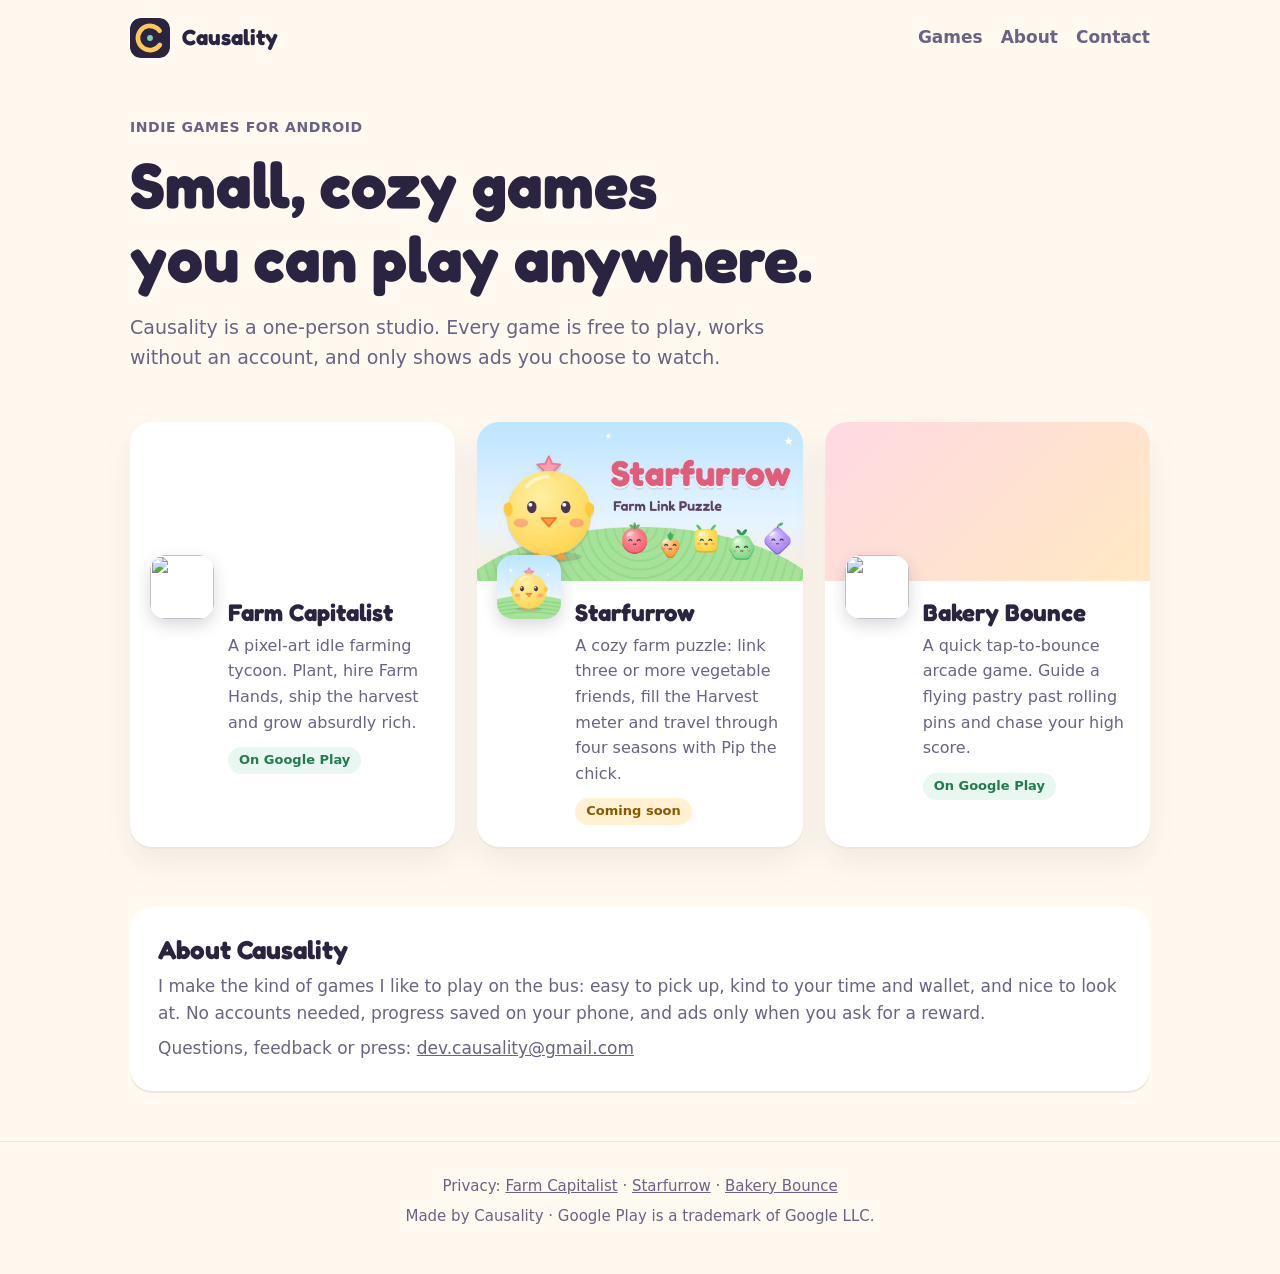
==== index.html @ 38b7be95 "Update index.html" ====
<!doctype html>
<html lang="en">
<head>
<meta charset="utf-8">
<meta name="viewport" content="width=device-width, initial-scale=1">
<title>Causality: small, cozy games for Android</title>
<meta name="description" content="Causality is a one-person indie studio making small, cozy games for Android: Farm Capitalist, Starfurrow and Bakery Bounce.">
<meta name="theme-color" content="#2B2440">
<link rel="canonical" href="https://causalityviolation.github.io/">
<meta property="og:type" content="website">
<meta property="og:title" content="Causality: small, cozy games for Android">
<meta property="og:description" content="Farm Capitalist, Starfurrow and Bakery Bounce.">
<meta property="og:url" content="https://causalityviolation.github.io/">
<meta property="og:image" content="https://causalityviolation.github.io/starfurrow/assets/og.jpg">
<link rel="icon" href="assets/mark.svg" type="image/svg+xml">
<link rel="apple-touch-icon" href="assets/apple-touch-icon.png">
<link rel="stylesheet" href="assets/site.css?v=2">
</head>
<body>
<header class="top">
  <a class="brand" href="./"><img src="assets/mark.svg" alt="">Causality</a>
  <nav><a href="#games">Games</a><a href="#about">About</a><a href="mailto:dev.causality@gmail.com">Contact</a></nav>
</header>
<main class="wrap">
  <section class="hero">
    <p class="eyebrow">Indie games for Android</p>
    <h1>Small, cozy games<br>you can play anywhere.</h1>
    <p class="lead">Causality is a one-person studio. Every game is free to play, works without an account, and only shows ads you choose to watch.</p>
  </section>

  <section class="games" id="games" aria-label="Games">
    <a class="game" href="FarmCap/">
      <div class="art" style="background-image:url(FarmCap/assets/og.png)" role="img" aria-label="Farm Capitalist artwork"></div>
      <div class="body">
        <img class="ico" src="FarmCap/assets/icon-192.png" width="64" height="64" alt="">
        <div><h2>Farm Capitalist</h2><p>A pixel-art idle farming tycoon. Plant, hire Farm Hands, ship the harvest and grow absurdly rich.</p><span class="tag">On Google Play</span></div>
      </div>
    </a>
    <a class="game" href="starfurrow/">
      <div class="art" style="background-image:url(starfurrow/assets/og.jpg)" role="img" aria-label="Starfurrow artwork"></div>
      <div class="body">
        <img class="ico" src="starfurrow/assets/icon-192.png" width="64" height="64" alt="">
        <div><h2>Starfurrow</h2><p>A cozy farm puzzle: link three or more vegetable friends, fill the Harvest meter and travel through four seasons with Pip the chick.</p><span class="tag soon">Coming soon</span></div>
      </div>
    </a>
    <a class="game" href="bakery-bounce/">
      <div class="art" style="background:linear-gradient(135deg,#FFD9E4,#FFE9C2)"></div>
      <div class="body">
        <img class="ico" src="https://play-lh.googleusercontent.com/NMfr8C0IvxE5GQSB8NGX61_Qws9JCq01w7_ACsa8c0shawAAW9yx2tbGkLY0njZMoUV9kvyuBHMN2x_uiecrIA=w192-h192" width="64" height="64" alt="">
        <div><h2>Bakery Bounce</h2><p>A quick tap-to-bounce arcade game. Guide a flying pastry past rolling pins and chase your high score.</p><span class="tag">On Google Play</span></div>
      </div>
    </a>
  </section>

  <section class="about" id="about">
    <h2>About Causality</h2>
    <p>I make the kind of games I like to play on the bus: easy to pick up, kind to your time and wallet, and nice to look at. No accounts needed, progress saved on your phone, and ads only when you ask for a reward.</p>
    <p>Questions, feedback or press: <a href="mailto:dev.causality@gmail.com">dev.causality@gmail.com</a></p>
  </section>
</main>
<footer>
  <p>Privacy: <a href="FarmCapPrivacy/">Farm Capitalist</a> · <a href="StarfurrowPrivacy/">Starfurrow</a> · <a href="bakery-bounce/privacy.html">Bakery Bounce</a></p>
  <p>Made by Causality · Google Play is a trademark of Google LLC.</p>
</footer>
</body>
</html>
---- assets/site.css ----
/* Causality: shared styles for the studio page and the game pages. One file, no frameworks. */
@font-face{font-family:Fredoka;font-weight:500;font-display:swap;src:url(fredoka-latin-500-normal.woff2) format("woff2")}
@font-face{font-family:Fredoka;font-weight:600;font-display:swap;src:url(fredoka-latin-600-normal.woff2) format("woff2")}
@font-face{font-family:Fredoka;font-weight:700;font-display:swap;src:url(fredoka-latin-700-normal.woff2) format("woff2")}
:root{--ink:#2B2440;--soft:#6B6382;--bg:#FFF9F0;--card:#fff;--line:#EFE6DA;--accent:#FFC857;--accent2:#7FD1AE;--r:22px;--max:1060px}
*{box-sizing:border-box}
html{-webkit-text-size-adjust:100%}
body{margin:0;font:17px/1.6 system-ui,-apple-system,"Segoe UI",Roboto,sans-serif;color:var(--ink);background:var(--bg)}
h1,h2,h3,.brand{font-family:Fredoka,system-ui,sans-serif;line-height:1.15;margin:0}
a{color:inherit}
img{max-width:100%;display:block}
.wrap{max-width:var(--max);margin:0 auto;padding:0 20px}
.top{display:flex;align-items:center;justify-content:space-between;max-width:var(--max);margin:0 auto;padding:18px 20px}
.brand{display:flex;align-items:center;gap:12px;font-size:22px;font-weight:700;text-decoration:none}
.brand img{width:40px;height:40px;border-radius:11px}
.top nav a{margin-left:18px;text-decoration:none;color:var(--soft);font-weight:600}
.top nav a:hover{color:var(--ink)}
.hero{padding:40px 0 30px}
.hero h1{font-size:clamp(40px,7vw,64px);font-weight:700}
.eyebrow{margin:0 0 10px;color:var(--soft);font-weight:600;letter-spacing:.04em;text-transform:uppercase;font-size:14px}
.lead{font-size:19px;color:var(--soft);max-width:640px;margin:16px 0 0}
.games{display:grid;grid-template-columns:repeat(auto-fit,minmax(280px,1fr));gap:22px;padding:20px 0 50px}
.game{display:flex;flex-direction:column;background:var(--card);border-radius:var(--r);overflow:hidden;box-shadow:0 2px 0 var(--line),0 14px 34px rgba(43,36,64,.08);text-decoration:none;transition:transform .15s,box-shadow .15s}
.game:hover{transform:translateY(-3px);box-shadow:0 2px 0 var(--line),0 20px 40px rgba(43,36,64,.13)}
.game .art{aspect-ratio:1024/500;background-size:cover;background-position:center}
.game .body{display:flex;gap:14px;padding:18px 20px 22px;flex:1}
.game .ico{width:64px;height:64px;border-radius:16px;flex:none;margin-top:-44px;box-shadow:0 6px 16px rgba(43,36,64,.18);background:#fff}
.game h2{font-size:24px;font-weight:700}
.game p{margin:6px 0 0;color:var(--soft);font-size:16px}
.tag{display:inline-block;margin-top:12px;padding:3px 11px;border-radius:999px;font-size:13px;font-weight:700;background:#E8F7EF;color:#257A52}
.tag.soon{background:#FFF1D2;color:#8A5A00}
.about{background:#fff;border-radius:var(--r);padding:28px;margin:10px 0 50px;box-shadow:0 2px 0 var(--line)}
.about h2{font-size:26px;margin-bottom:8px}
.about p{margin:8px 0 0;color:var(--soft)}
footer{border-top:1px solid var(--line);padding:26px 20px 40px;text-align:center;color:var(--soft);font-size:15px}
footer p{margin:6px 0}
/* game pages */
.g-hero{display:grid;grid-template-columns:1.1fr .9fr;gap:30px;align-items:center;padding:30px 0 40px}
.g-hero .ico{width:96px;height:96px;border-radius:24px;box-shadow:0 8px 22px rgba(43,36,64,.18);margin-bottom:18px}
.g-hero h1{font-size:clamp(40px,6vw,60px)}
.tagline{font-family:Fredoka,system-ui,sans-serif;font-size:24px;font-weight:600;margin:8px 0 0}
.cta{display:flex;flex-wrap:wrap;align-items:center;gap:14px;margin:24px 0 6px}
.badge img{height:62px;width:auto}
.btn{display:inline-block;padding:13px 22px;border-radius:999px;background:var(--ink);color:#fff;text-decoration:none;font-weight:700}
.btn.off{background:#E9E2EF;color:#7A6E8C;cursor:default}
.note{color:var(--soft);font-size:14px;margin:6px 0 0}
.feature{height:auto;border-radius:var(--r);box-shadow:0 14px 34px rgba(43,36,64,.14)}
.cards{display:grid;grid-template-columns:repeat(auto-fit,minmax(230px,1fr));gap:18px;padding:10px 0 40px}
.card{background:#fff;border-radius:18px;padding:20px;box-shadow:0 2px 0 var(--line)}
.card h3{font-size:20px;margin:0 0 6px}
.card p{margin:0;color:var(--soft);font-size:16px}
/* feature cards: the game's own art in a soft tile, like the boosters in the game */
.cards.feat{grid-template-columns:repeat(auto-fit,minmax(280px,1fr))}
.cards.feat .card{text-align:center;padding:24px 22px 22px}
.card .ct{display:flex;flex-direction:column;align-items:center;gap:12px;margin-bottom:8px}
.card .ct h3{margin:0}
.card .it{display:grid;place-items:center;width:76px;height:76px;border-radius:22px;background:#F6F1FF;box-shadow:0 4px 0 #E9E0F5}
.card .it img{width:64px;height:64px}
section h2.sec{font-size:30px;margin:10px 0 16px}
.shots{display:flex;gap:14px;overflow-x:auto;padding:4px 2px 18px;margin:0;list-style:none;scroll-snap-type:x mandatory}
.shots li{flex:none;scroll-snap-align:start}
.shots img{width:200px;height:auto;border-radius:16px;box-shadow:0 8px 20px rgba(43,36,64,.14)}
.fair{background:#fff;border-radius:var(--r);padding:26px;margin:20px 0 50px;box-shadow:0 2px 0 var(--line)}
.fair p{color:var(--soft)}
.back{display:inline-block;margin:6px 0 0;color:var(--soft);text-decoration:none;font-weight:600}
.policy{max-width:760px;margin:0 auto;padding:10px 20px 50px}
.policy h1{font-size:36px;margin:10px 0 4px}
.policy h2{font-size:22px;margin:28px 0 6px}
.policy p,.policy li{color:#3E3654}
@media (max-width:760px){.g-hero{grid-template-columns:1fr}.top nav a{margin-left:12px;font-size:15px}}
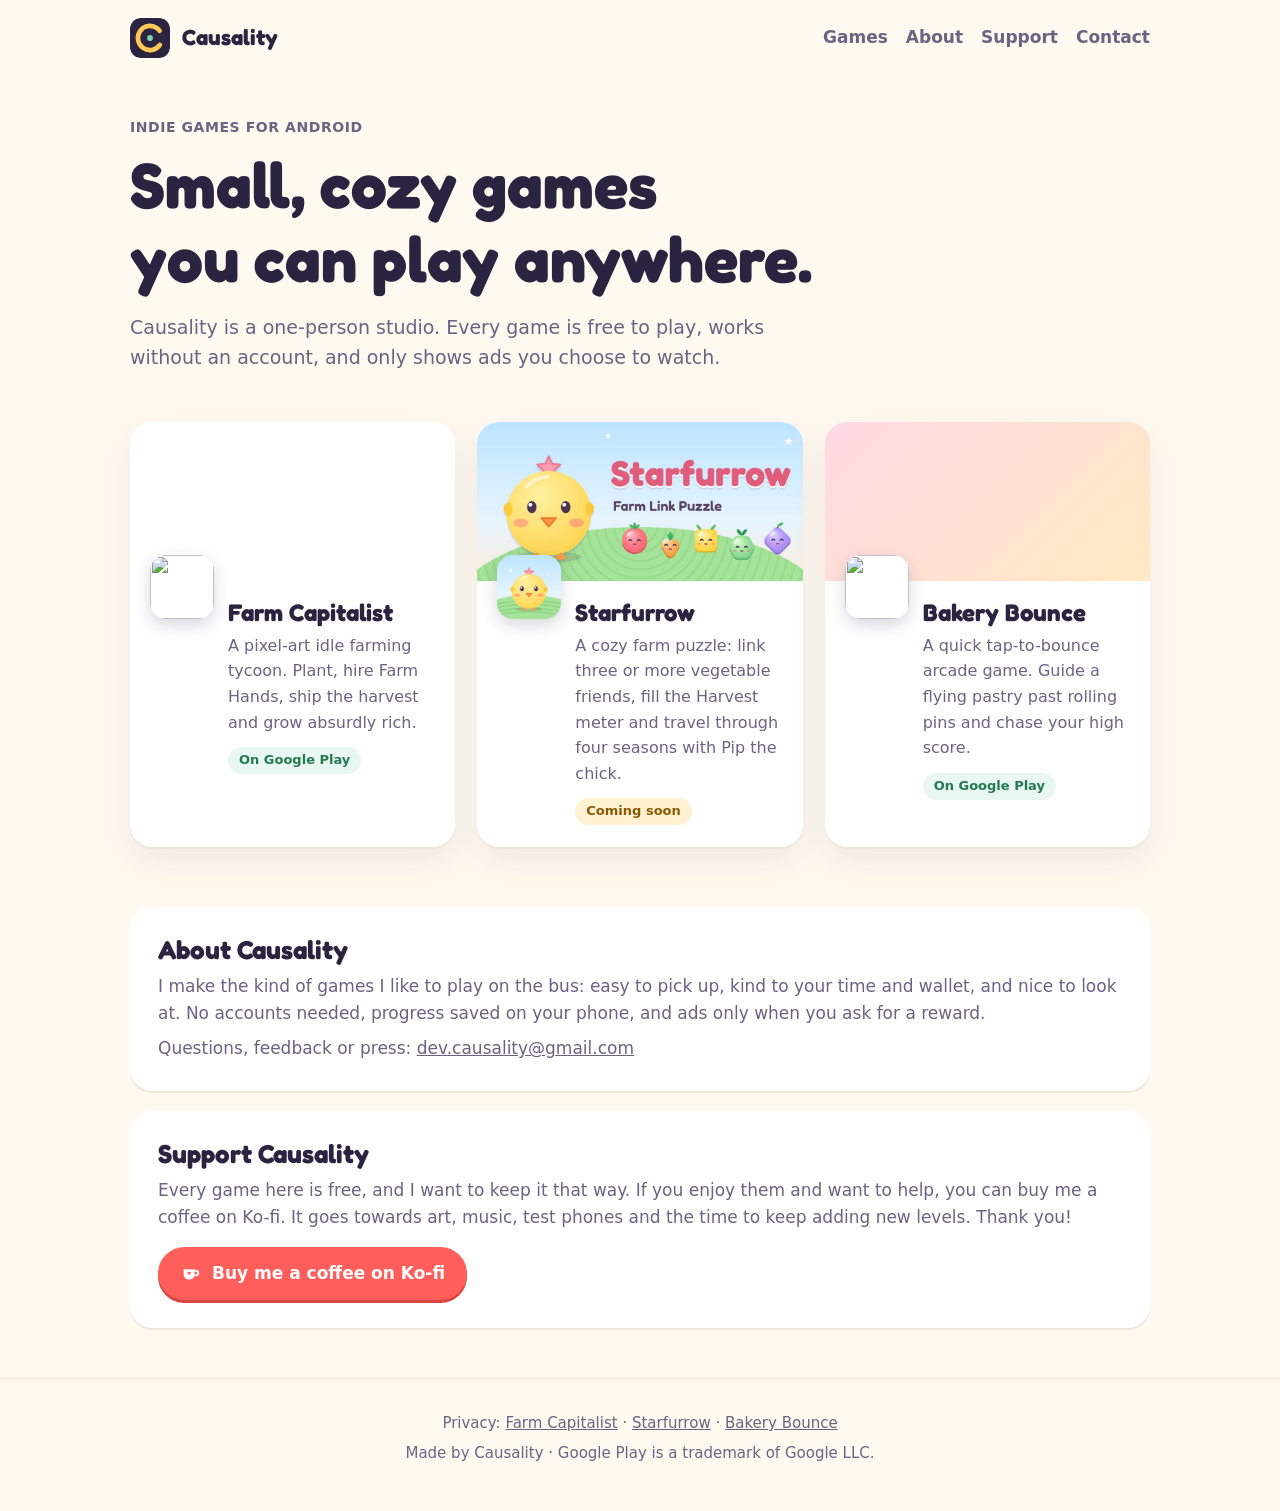
==== commit a357afa3: "Add a Support section with a Ko-fi button Co-Authored-By: Claude Opus 5.5 <noreply@anthropic.com> Cl" ====
--- a/index.html
+++ b/index.html
@@ -11,15 +11,19 @@
 <meta property="og:title" content="Causality: small, cozy games for Android">
 <meta property="og:description" content="Farm Capitalist, Starfurrow and Bakery Bounce.">
 <meta property="og:url" content="https://causalityviolation.github.io/">
-<meta property="og:image" content="https://causalityviolation.github.io/starfurrow/assets/og.jpg">
+<meta property="og:image" content="https://causalityviolation.github.io/assets/og.jpg">
+<meta property="og:image:width" content="1200">
+<meta property="og:image:height" content="627">
+<meta property="og:image:alt" content="Causality: small, cozy games for Android. Farm Capitalist, Starfurrow and Bakery Bounce.">
+<meta name="twitter:card" content="summary_large_image">
 <link rel="icon" href="assets/mark.svg" type="image/svg+xml">
 <link rel="apple-touch-icon" href="assets/apple-touch-icon.png">
-<link rel="stylesheet" href="assets/site.css?v=2">
+<link rel="stylesheet" href="assets/site.css?v=3">
 </head>
 <body>
 <header class="top">
   <a class="brand" href="./"><img src="assets/mark.svg" alt="">Causality</a>
-  <nav><a href="#games">Games</a><a href="#about">About</a><a href="mailto:dev.causality@gmail.com">Contact</a></nav>
+  <nav><a href="#games">Games</a><a href="#about">About</a><a href="#support">Support</a><a href="mailto:dev.causality@gmail.com">Contact</a></nav>
 </header>
 <main class="wrap">
   <section class="hero">
@@ -57,6 +61,12 @@
     <p>I make the kind of games I like to play on the bus: easy to pick up, kind to your time and wallet, and nice to look at. No accounts needed, progress saved on your phone, and ads only when you ask for a reward.</p>
     <p>Questions, feedback or press: <a href="mailto:dev.causality@gmail.com">dev.causality@gmail.com</a></p>
   </section>
+
+  <section class="about support" id="support">
+    <h2>Support Causality</h2>
+    <p>Every game here is free, and I want to keep it that way. If you enjoy them and want to help, you can buy me a coffee on Ko-fi. It goes towards art, music, test phones and the time to keep adding new levels. Thank you!</p>
+    <p class="support-cta"><a class="btn kofi" href="https://ko-fi.com/causality_violation" target="_blank" rel="noopener"><svg viewBox="0 0 24 24" width="22" height="22" aria-hidden="true"><path d="M4 8h12v6a5 5 0 0 1-5 5H9a5 5 0 0 1-5-5z" fill="#fff"/><path d="M16 9.5h1.5a2.5 2.5 0 0 1 0 5H16" fill="none" stroke="#fff" stroke-width="2"/><path d="M10 11.2c-1-.9-2.4-.1-1.8 1 .4.8 1.8 1.8 1.8 1.8s1.4-1 1.8-1.8c.6-1.1-.8-1.9-1.8-1z" fill="#FF5E5B"/></svg>Buy me a coffee on Ko-fi</a></p>
+  </section>
 </main>
 <footer>
   <p>Privacy: <a href="FarmCapPrivacy/">Farm Capitalist</a> · <a href="StarfurrowPrivacy/">Starfurrow</a> · <a href="bakery-bounce/privacy.html">Bakery Bounce</a></p>
--- a/assets/site.css
+++ b/assets/site.css
@@ -68,3 +68,8 @@
 .policy h2{font-size:22px;margin:28px 0 6px}
 .policy p,.policy li{color:#3E3654}
 @media (max-width:760px){.g-hero{grid-template-columns:1fr}.top nav a{margin-left:12px;font-size:15px}}
+
+.about + .support{margin-top:-30px}
+.support-cta{margin-top:16px!important}
+.btn.kofi{display:inline-flex;align-items:center;gap:10px;background:#FF5E5B;box-shadow:0 3px 0 #D9443F}
+.btn.kofi:hover{background:#F04F4C}
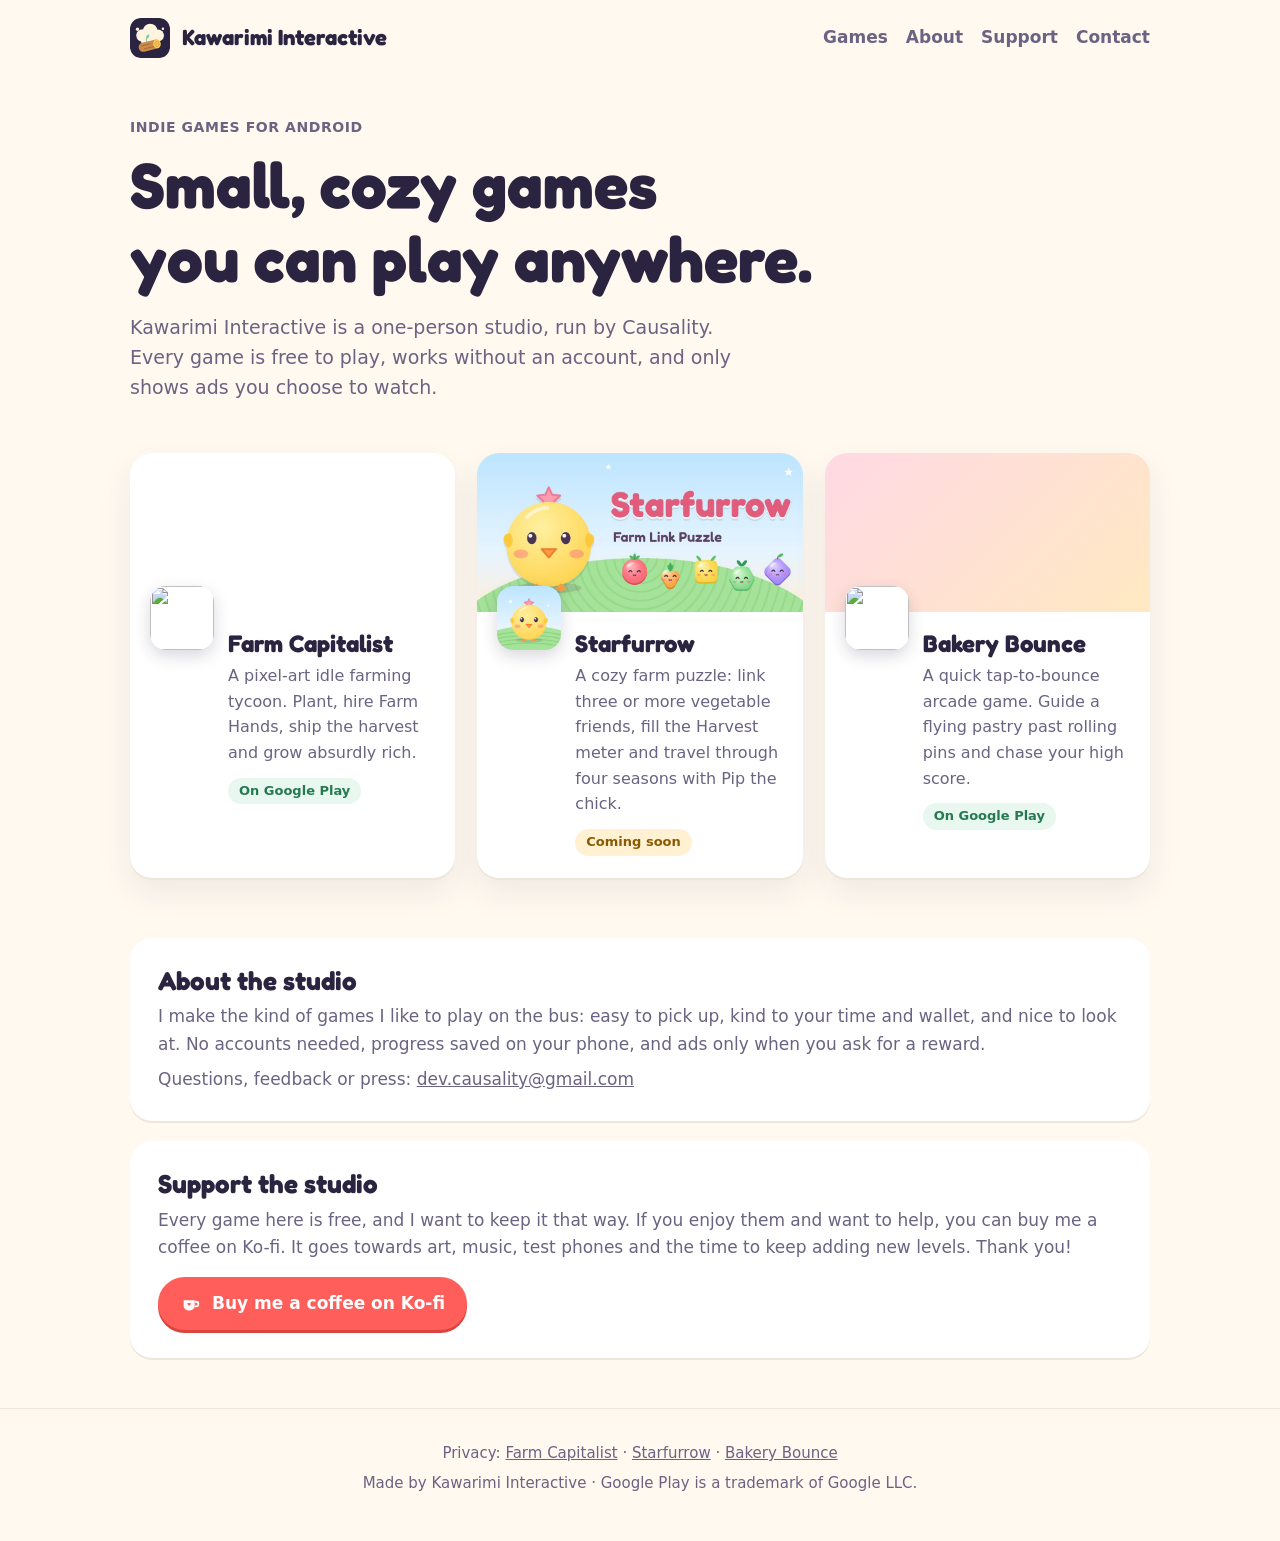
==== commit eaa143e8: "Rebrand the studio to Kawarimi Interactive New log-and-smoke-puff mark, share image and icons; the s" ====
--- a/index.html
+++ b/index.html
@@ -3,33 +3,33 @@
 <head>
 <meta charset="utf-8">
 <meta name="viewport" content="width=device-width, initial-scale=1">
-<title>Causality: small, cozy games for Android</title>
-<meta name="description" content="Causality is a one-person indie studio making small, cozy games for Android: Farm Capitalist, Starfurrow and Bakery Bounce.">
+<title>Kawarimi Interactive: small, cozy games for Android</title>
+<meta name="description" content="Kawarimi Interactive is a one-person indie studio making small, cozy games for Android: Farm Capitalist, Starfurrow and Bakery Bounce.">
 <meta name="theme-color" content="#2B2440">
 <link rel="canonical" href="https://causalityviolation.github.io/">
 <meta property="og:type" content="website">
-<meta property="og:title" content="Causality: small, cozy games for Android">
+<meta property="og:title" content="Kawarimi Interactive: small, cozy games for Android">
 <meta property="og:description" content="Farm Capitalist, Starfurrow and Bakery Bounce.">
 <meta property="og:url" content="https://causalityviolation.github.io/">
 <meta property="og:image" content="https://causalityviolation.github.io/assets/og.jpg">
 <meta property="og:image:width" content="1200">
 <meta property="og:image:height" content="627">
-<meta property="og:image:alt" content="Causality: small, cozy games for Android. Farm Capitalist, Starfurrow and Bakery Bounce.">
+<meta property="og:image:alt" content="Kawarimi Interactive: small, cozy games for Android. Farm Capitalist, Starfurrow and Bakery Bounce.">
 <meta name="twitter:card" content="summary_large_image">
 <link rel="icon" href="assets/mark.svg" type="image/svg+xml">
 <link rel="apple-touch-icon" href="assets/apple-touch-icon.png">
-<link rel="stylesheet" href="assets/site.css?v=3">
+<link rel="stylesheet" href="assets/site.css?v=4">
 </head>
 <body>
 <header class="top">
-  <a class="brand" href="./"><img src="assets/mark.svg" alt="">Causality</a>
+  <a class="brand" href="./"><img src="assets/mark.svg" alt="">Kawarimi Interactive</a>
   <nav><a href="#games">Games</a><a href="#about">About</a><a href="#support">Support</a><a href="mailto:dev.causality@gmail.com">Contact</a></nav>
 </header>
 <main class="wrap">
   <section class="hero">
     <p class="eyebrow">Indie games for Android</p>
     <h1>Small, cozy games<br>you can play anywhere.</h1>
-    <p class="lead">Causality is a one-person studio. Every game is free to play, works without an account, and only shows ads you choose to watch.</p>
+    <p class="lead">Kawarimi Interactive is a one-person studio, run by Causality. Every game is free to play, works without an account, and only shows ads you choose to watch.</p>
   </section>
 
   <section class="games" id="games" aria-label="Games">
@@ -57,20 +57,20 @@
   </section>
 
   <section class="about" id="about">
-    <h2>About Causality</h2>
+    <h2>About the studio</h2>
     <p>I make the kind of games I like to play on the bus: easy to pick up, kind to your time and wallet, and nice to look at. No accounts needed, progress saved on your phone, and ads only when you ask for a reward.</p>
     <p>Questions, feedback or press: <a href="mailto:dev.causality@gmail.com">dev.causality@gmail.com</a></p>
   </section>
 
   <section class="about support" id="support">
-    <h2>Support Causality</h2>
+    <h2>Support the studio</h2>
     <p>Every game here is free, and I want to keep it that way. If you enjoy them and want to help, you can buy me a coffee on Ko-fi. It goes towards art, music, test phones and the time to keep adding new levels. Thank you!</p>
     <p class="support-cta"><a class="btn kofi" href="https://ko-fi.com/causality_violation" target="_blank" rel="noopener"><svg viewBox="0 0 24 24" width="22" height="22" aria-hidden="true"><path d="M4 8h12v6a5 5 0 0 1-5 5H9a5 5 0 0 1-5-5z" fill="#fff"/><path d="M16 9.5h1.5a2.5 2.5 0 0 1 0 5H16" fill="none" stroke="#fff" stroke-width="2"/><path d="M10 11.2c-1-.9-2.4-.1-1.8 1 .4.8 1.8 1.8 1.8 1.8s1.4-1 1.8-1.8c.6-1.1-.8-1.9-1.8-1z" fill="#FF5E5B"/></svg>Buy me a coffee on Ko-fi</a></p>
   </section>
 </main>
 <footer>
   <p>Privacy: <a href="FarmCapPrivacy/">Farm Capitalist</a> · <a href="StarfurrowPrivacy/">Starfurrow</a> · <a href="bakery-bounce/privacy.html">Bakery Bounce</a></p>
-  <p>Made by Causality · Google Play is a trademark of Google LLC.</p>
+  <p>Made by Kawarimi Interactive · Google Play is a trademark of Google LLC.</p>
 </footer>
 </body>
 </html>
--- a/assets/site.css
+++ b/assets/site.css
@@ -1,4 +1,4 @@
-/* Causality: shared styles for the studio page and the game pages. One file, no frameworks. */
+/* Kawarimi Interactive: shared styles for the studio page and the game pages. One file, no frameworks. */
 @font-face{font-family:Fredoka;font-weight:500;font-display:swap;src:url(fredoka-latin-500-normal.woff2) format("woff2")}
 @font-face{font-family:Fredoka;font-weight:600;font-display:swap;src:url(fredoka-latin-600-normal.woff2) format("woff2")}
 @font-face{font-family:Fredoka;font-weight:700;font-display:swap;src:url(fredoka-latin-700-normal.woff2) format("woff2")}
@@ -73,3 +73,6 @@
 .support-cta{margin-top:16px!important}
 .btn.kofi{display:inline-flex;align-items:center;gap:10px;background:#FF5E5B;box-shadow:0 3px 0 #D9443F}
 .btn.kofi:hover{background:#F04F4C}
+/* the studio name is long: on phones the menu goes on its own line under it */
+.brand{white-space:nowrap}
+@media (max-width:640px){.top{flex-wrap:wrap;row-gap:10px}.top nav{width:100%;display:flex;flex-wrap:wrap;gap:4px 18px}.top nav a{margin-left:0}}
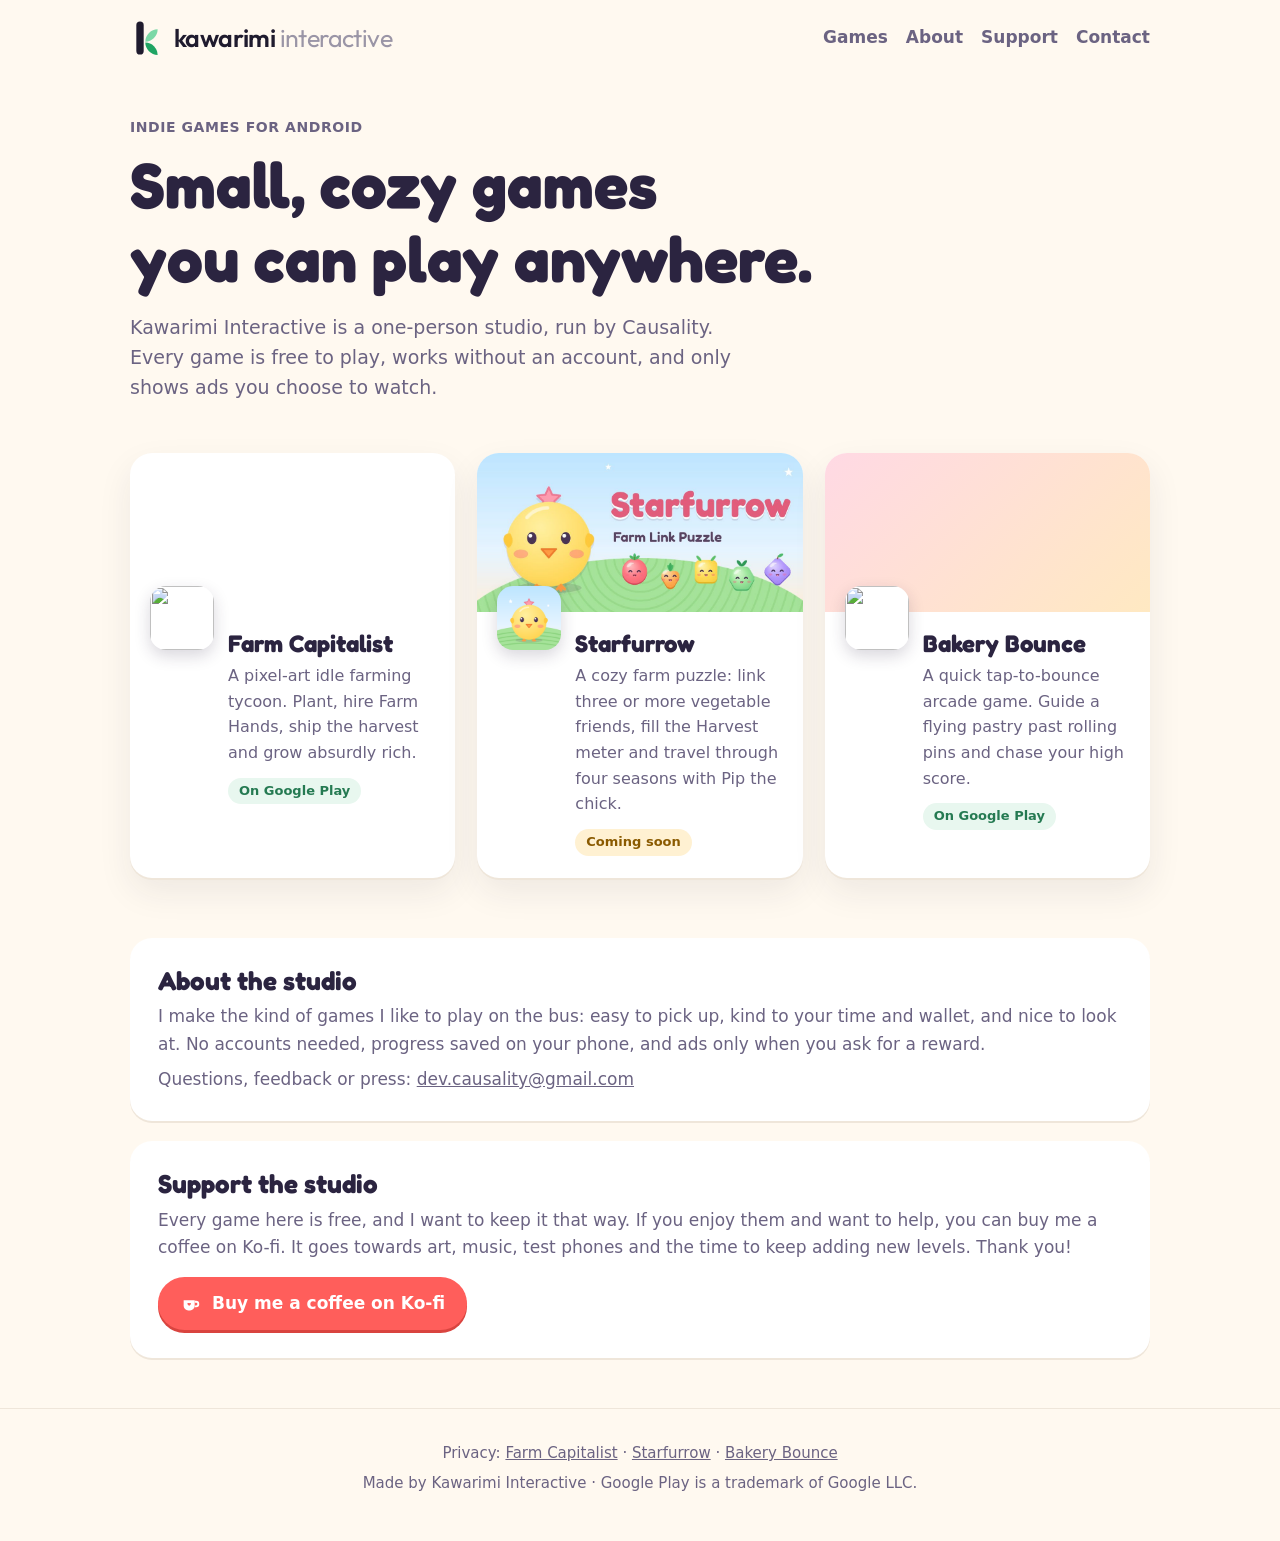
==== commit 7df163c4: "New studio logo: the sprout k Mark (stem + two arc leaves), lowercase Outfit wordmark in the header," ====
--- a/index.html
+++ b/index.html
@@ -18,11 +18,11 @@
 <meta name="twitter:card" content="summary_large_image">
 <link rel="icon" href="assets/mark.svg" type="image/svg+xml">
 <link rel="apple-touch-icon" href="assets/apple-touch-icon.png">
-<link rel="stylesheet" href="assets/site.css?v=4">
+<link rel="stylesheet" href="assets/site.css?v=5">
 </head>
 <body>
 <header class="top">
-  <a class="brand" href="./"><img src="assets/mark.svg" alt="">Kawarimi Interactive</a>
+  <a class="brand" aria-label="Kawarimi Interactive" href="./"><img src="assets/mark.svg" alt=""><span>kawarimi <i>interactive</i></span></a>
   <nav><a href="#games">Games</a><a href="#about">About</a><a href="#support">Support</a><a href="mailto:dev.causality@gmail.com">Contact</a></nav>
 </header>
 <main class="wrap">
--- a/assets/site.css
+++ b/assets/site.css
@@ -1,4 +1,6 @@
 /* Kawarimi Interactive: shared styles for the studio page and the game pages. One file, no frameworks. */
+@font-face{font-family:Outfit;font-weight:400;font-display:swap;src:url(outfit-latin-400-normal.woff2) format("woff2")}
+@font-face{font-family:Outfit;font-weight:600;font-display:swap;src:url(outfit-latin-600-normal.woff2) format("woff2")}
 @font-face{font-family:Fredoka;font-weight:500;font-display:swap;src:url(fredoka-latin-500-normal.woff2) format("woff2")}
 @font-face{font-family:Fredoka;font-weight:600;font-display:swap;src:url(fredoka-latin-600-normal.woff2) format("woff2")}
 @font-face{font-family:Fredoka;font-weight:700;font-display:swap;src:url(fredoka-latin-700-normal.woff2) format("woff2")}
@@ -6,13 +8,15 @@
 *{box-sizing:border-box}
 html{-webkit-text-size-adjust:100%}
 body{margin:0;font:17px/1.6 system-ui,-apple-system,"Segoe UI",Roboto,sans-serif;color:var(--ink);background:var(--bg)}
-h1,h2,h3,.brand{font-family:Fredoka,system-ui,sans-serif;line-height:1.15;margin:0}
+h1,h2,h3{font-family:Fredoka,system-ui,sans-serif;line-height:1.15;margin:0}
 a{color:inherit}
 img{max-width:100%;display:block}
 .wrap{max-width:var(--max);margin:0 auto;padding:0 20px}
 .top{display:flex;align-items:center;justify-content:space-between;max-width:var(--max);margin:0 auto;padding:18px 20px}
-.brand{display:flex;align-items:center;gap:12px;font-size:22px;font-weight:700;text-decoration:none}
-.brand img{width:40px;height:40px;border-radius:11px}
+/* the studio logo: sprout-k mark + lowercase Outfit wordmark */
+.brand{display:flex;align-items:center;gap:6px;font-family:Outfit,system-ui,sans-serif;font-size:25px;font-weight:600;letter-spacing:-.6px;line-height:1;text-decoration:none;color:#1F1B2E}
+.brand img{width:46px;height:46px;margin:-3px -2px -3px -6px}
+.brand i{font-style:normal;font-weight:400;color:#9A95A6}
 .top nav a{margin-left:18px;text-decoration:none;color:var(--soft);font-weight:600}
 .top nav a:hover{color:var(--ink)}
 .hero{padding:40px 0 30px}
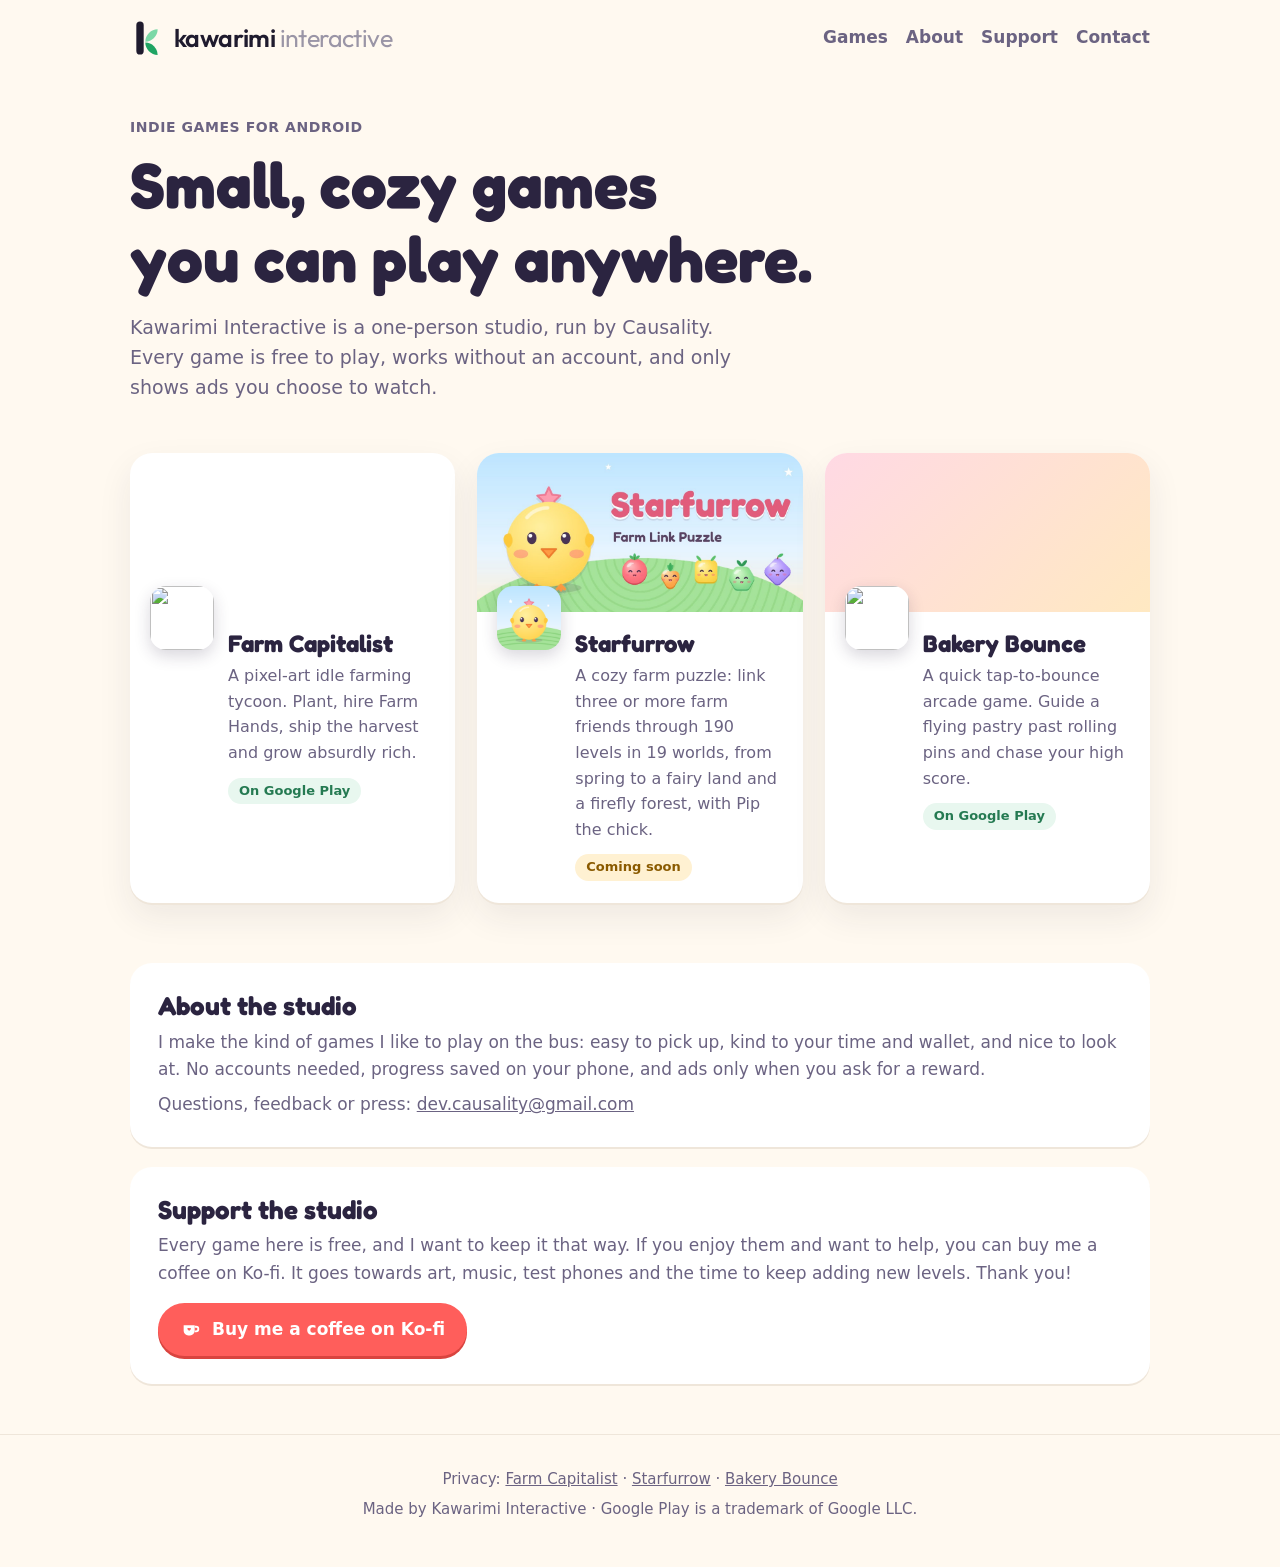
==== commit 7bb975c4: "Starfurrow page: 19 worlds, new screenshots, feature cards and icons Co-Authored-By: Claude Opus 5.5" ====
--- a/index.html
+++ b/index.html
@@ -41,10 +41,10 @@
       </div>
     </a>
     <a class="game" href="starfurrow/">
-      <div class="art" style="background-image:url(starfurrow/assets/og.jpg)" role="img" aria-label="Starfurrow artwork"></div>
+      <div class="art" style="background-image:url(starfurrow/assets/og.jpg?v=2)" role="img" aria-label="Starfurrow artwork"></div>
       <div class="body">
         <img class="ico" src="starfurrow/assets/icon-192.png" width="64" height="64" alt="">
-        <div><h2>Starfurrow</h2><p>A cozy farm puzzle: link three or more vegetable friends, fill the Harvest meter and travel through four seasons with Pip the chick.</p><span class="tag soon">Coming soon</span></div>
+        <div><h2>Starfurrow</h2><p>A cozy farm puzzle: link three or more farm friends through 190 levels in 19 worlds, from spring to a fairy land and a firefly forest, with Pip the chick.</p><span class="tag soon">Coming soon</span></div>
       </div>
     </a>
     <a class="game" href="bakery-bounce/">
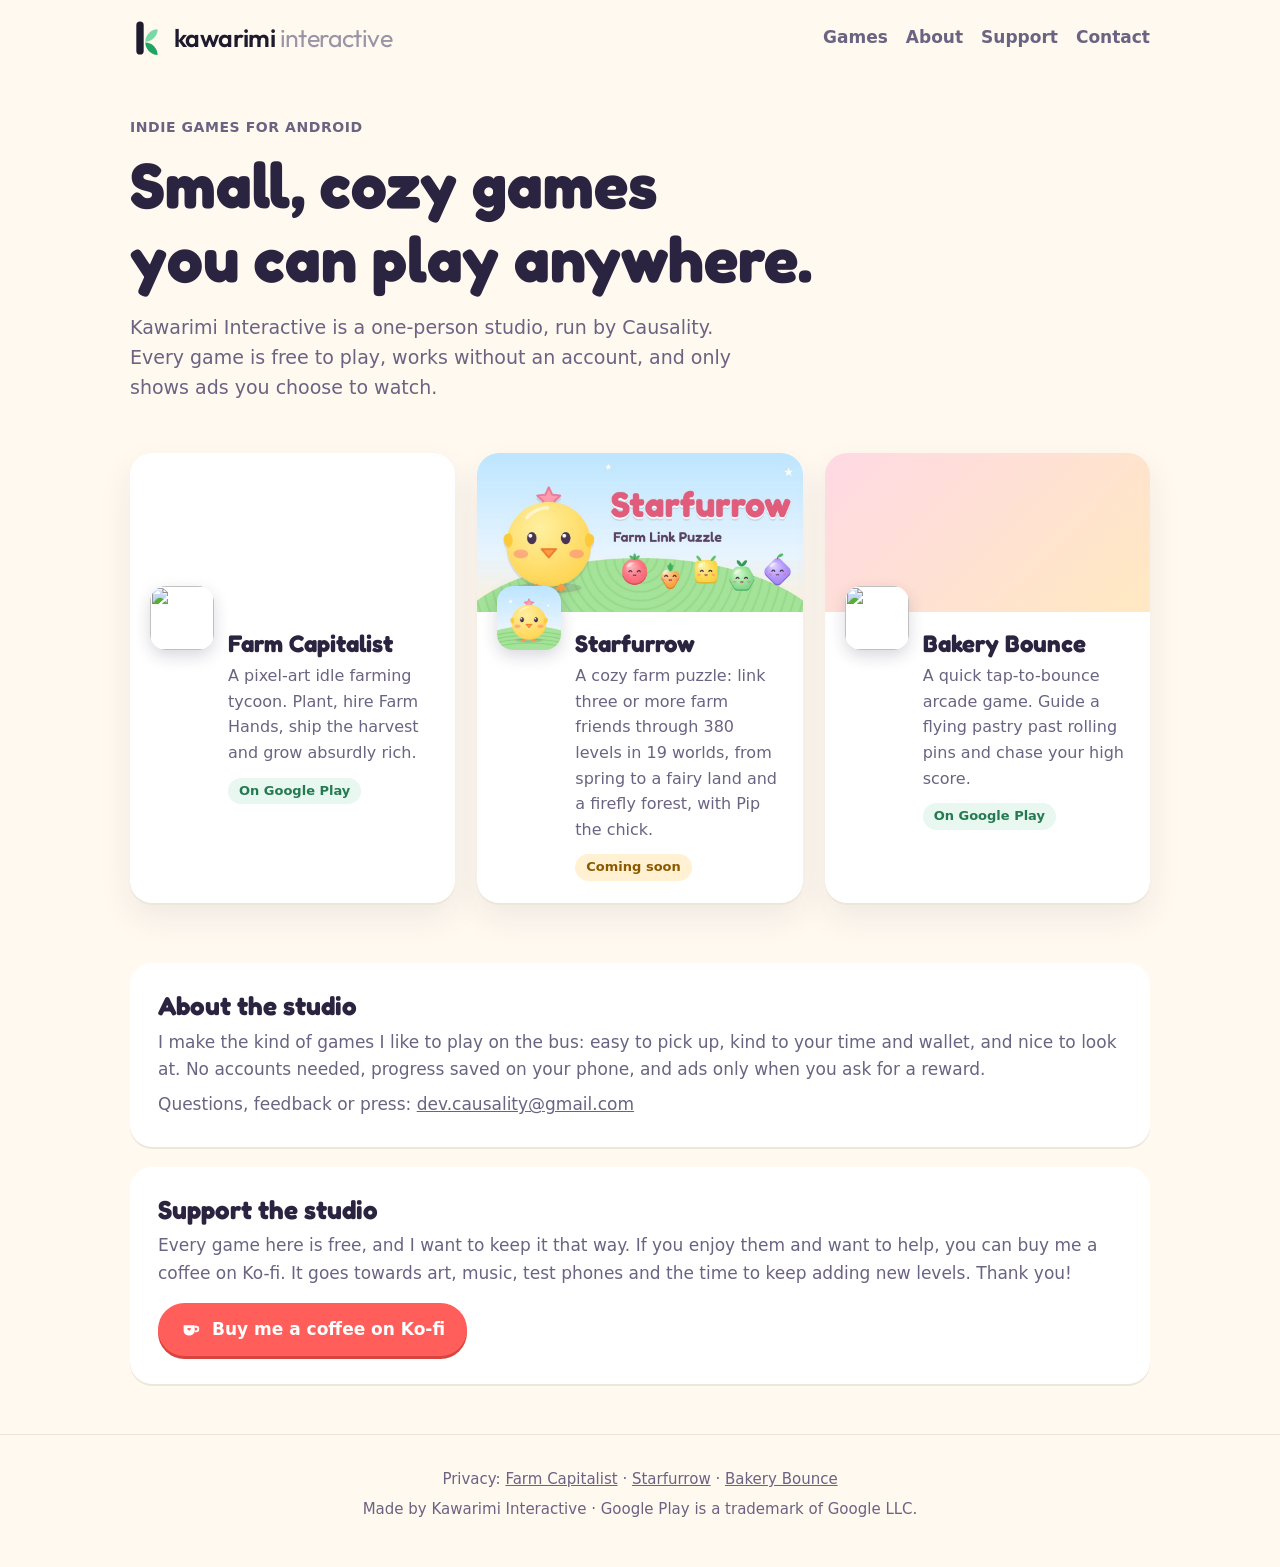
==== commit 29384931: "Starfurrow: 380 levels in 19 worlds (worlds now have 20 levels) Co-Authored-By: Claude Opus 5.5 <nor" ====
--- a/index.html
+++ b/index.html
@@ -44,7 +44,7 @@
       <div class="art" style="background-image:url(starfurrow/assets/og.jpg?v=2)" role="img" aria-label="Starfurrow artwork"></div>
       <div class="body">
         <img class="ico" src="starfurrow/assets/icon-192.png" width="64" height="64" alt="">
-        <div><h2>Starfurrow</h2><p>A cozy farm puzzle: link three or more farm friends through 190 levels in 19 worlds, from spring to a fairy land and a firefly forest, with Pip the chick.</p><span class="tag soon">Coming soon</span></div>
+        <div><h2>Starfurrow</h2><p>A cozy farm puzzle: link three or more farm friends through 380 levels in 19 worlds, from spring to a fairy land and a firefly forest, with Pip the chick.</p><span class="tag soon">Coming soon</span></div>
       </div>
     </a>
     <a class="game" href="bakery-bounce/">
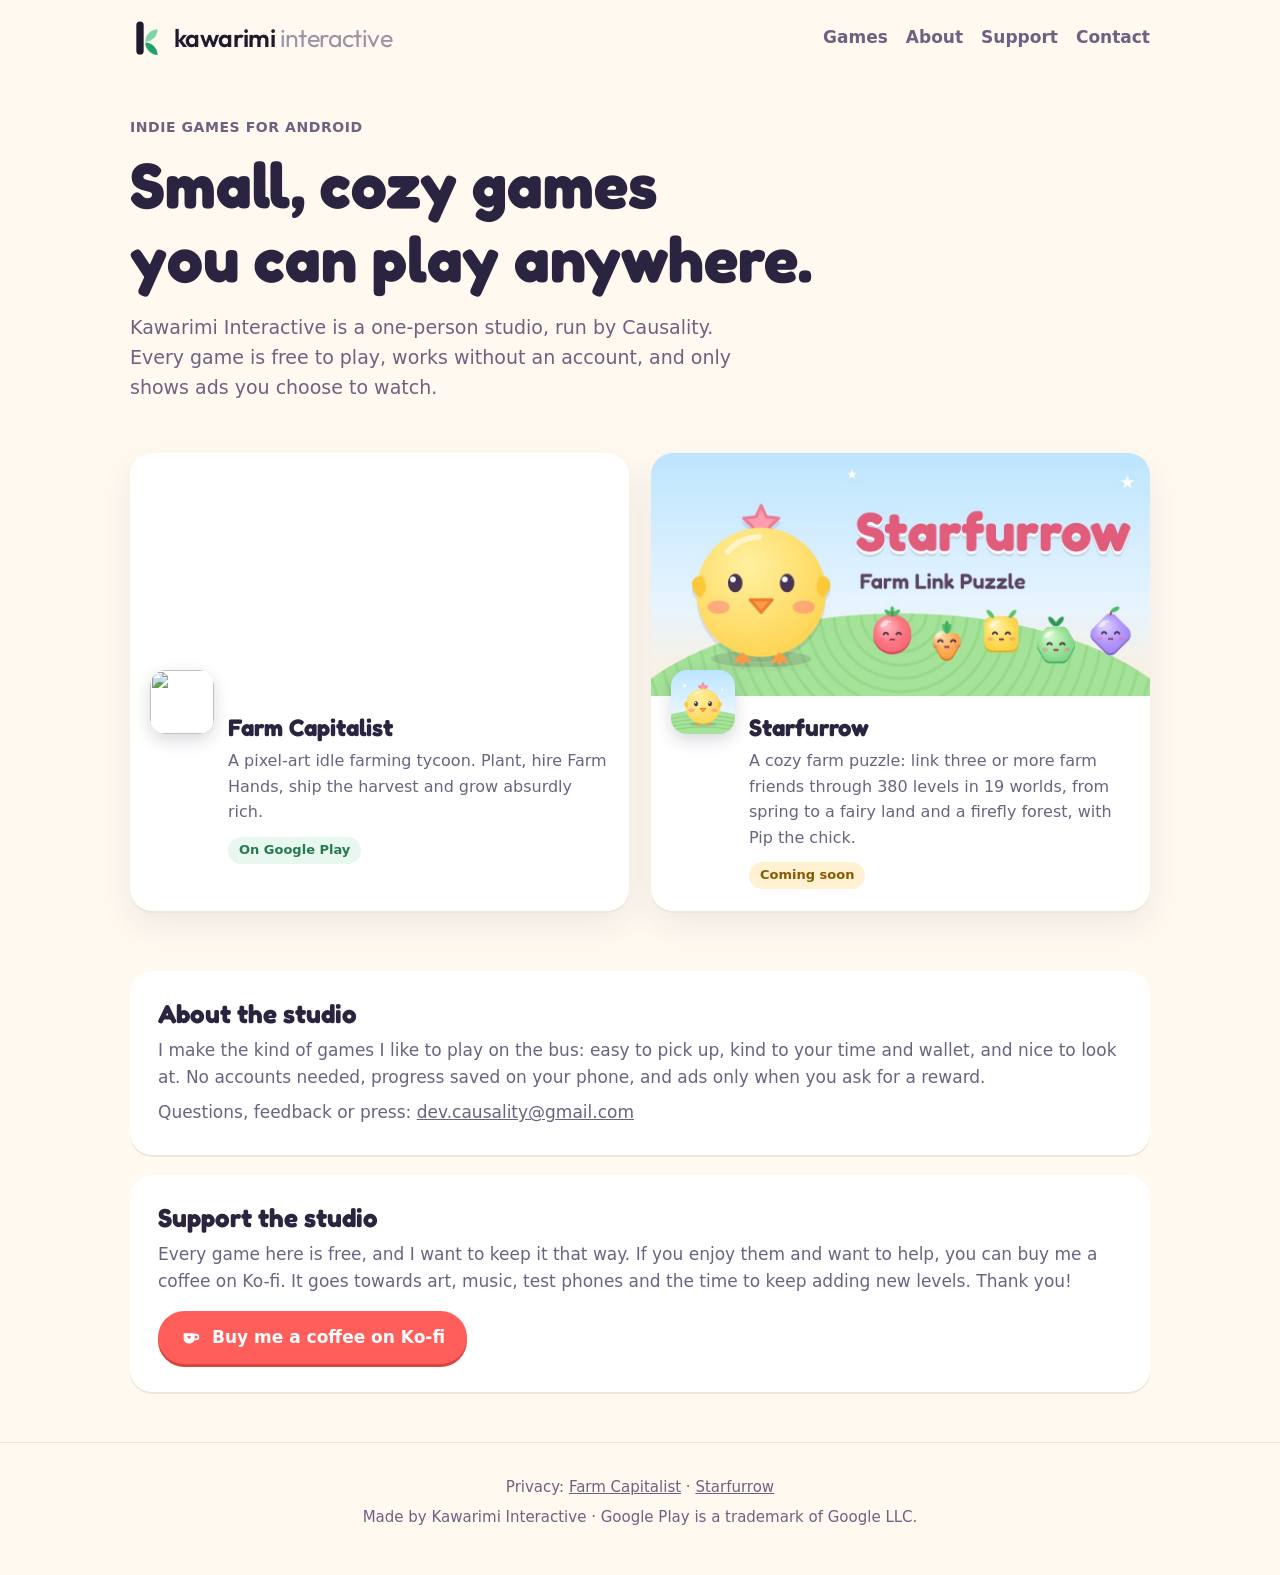
==== commit b13e07c0: "Remove Bakery Bounce from the main page and share image Its page and privacy policy stay online for " ====
--- a/index.html
+++ b/index.html
@@ -4,17 +4,17 @@
 <meta charset="utf-8">
 <meta name="viewport" content="width=device-width, initial-scale=1">
 <title>Kawarimi Interactive: small, cozy games for Android</title>
-<meta name="description" content="Kawarimi Interactive is a one-person indie studio making small, cozy games for Android: Farm Capitalist, Starfurrow and Bakery Bounce.">
+<meta name="description" content="Kawarimi Interactive is a one-person indie studio making small, cozy games for Android: Farm Capitalist and Starfurrow.">
 <meta name="theme-color" content="#2B2440">
 <link rel="canonical" href="https://causalityviolation.github.io/">
 <meta property="og:type" content="website">
 <meta property="og:title" content="Kawarimi Interactive: small, cozy games for Android">
-<meta property="og:description" content="Farm Capitalist, Starfurrow and Bakery Bounce.">
+<meta property="og:description" content="Farm Capitalist and Starfurrow.">
 <meta property="og:url" content="https://causalityviolation.github.io/">
 <meta property="og:image" content="https://causalityviolation.github.io/assets/og.jpg">
 <meta property="og:image:width" content="1200">
 <meta property="og:image:height" content="627">
-<meta property="og:image:alt" content="Kawarimi Interactive: small, cozy games for Android. Farm Capitalist, Starfurrow and Bakery Bounce.">
+<meta property="og:image:alt" content="Kawarimi Interactive: small, cozy games for Android. Farm Capitalist and Starfurrow.">
 <meta name="twitter:card" content="summary_large_image">
 <link rel="icon" href="assets/mark.svg" type="image/svg+xml">
 <link rel="apple-touch-icon" href="assets/apple-touch-icon.png">
@@ -47,13 +47,6 @@
         <div><h2>Starfurrow</h2><p>A cozy farm puzzle: link three or more farm friends through 380 levels in 19 worlds, from spring to a fairy land and a firefly forest, with Pip the chick.</p><span class="tag soon">Coming soon</span></div>
       </div>
     </a>
-    <a class="game" href="bakery-bounce/">
-      <div class="art" style="background:linear-gradient(135deg,#FFD9E4,#FFE9C2)"></div>
-      <div class="body">
-        <img class="ico" src="https://play-lh.googleusercontent.com/NMfr8C0IvxE5GQSB8NGX61_Qws9JCq01w7_ACsa8c0shawAAW9yx2tbGkLY0njZMoUV9kvyuBHMN2x_uiecrIA=w192-h192" width="64" height="64" alt="">
-        <div><h2>Bakery Bounce</h2><p>A quick tap-to-bounce arcade game. Guide a flying pastry past rolling pins and chase your high score.</p><span class="tag">On Google Play</span></div>
-      </div>
-    </a>
   </section>
 
   <section class="about" id="about">
@@ -69,7 +62,7 @@
   </section>
 </main>
 <footer>
-  <p>Privacy: <a href="FarmCapPrivacy/">Farm Capitalist</a> · <a href="StarfurrowPrivacy/">Starfurrow</a> · <a href="bakery-bounce/privacy.html">Bakery Bounce</a></p>
+  <p>Privacy: <a href="FarmCapPrivacy/">Farm Capitalist</a> · <a href="StarfurrowPrivacy/">Starfurrow</a></p>
   <p>Made by Kawarimi Interactive · Google Play is a trademark of Google LLC.</p>
 </footer>
 </body>
